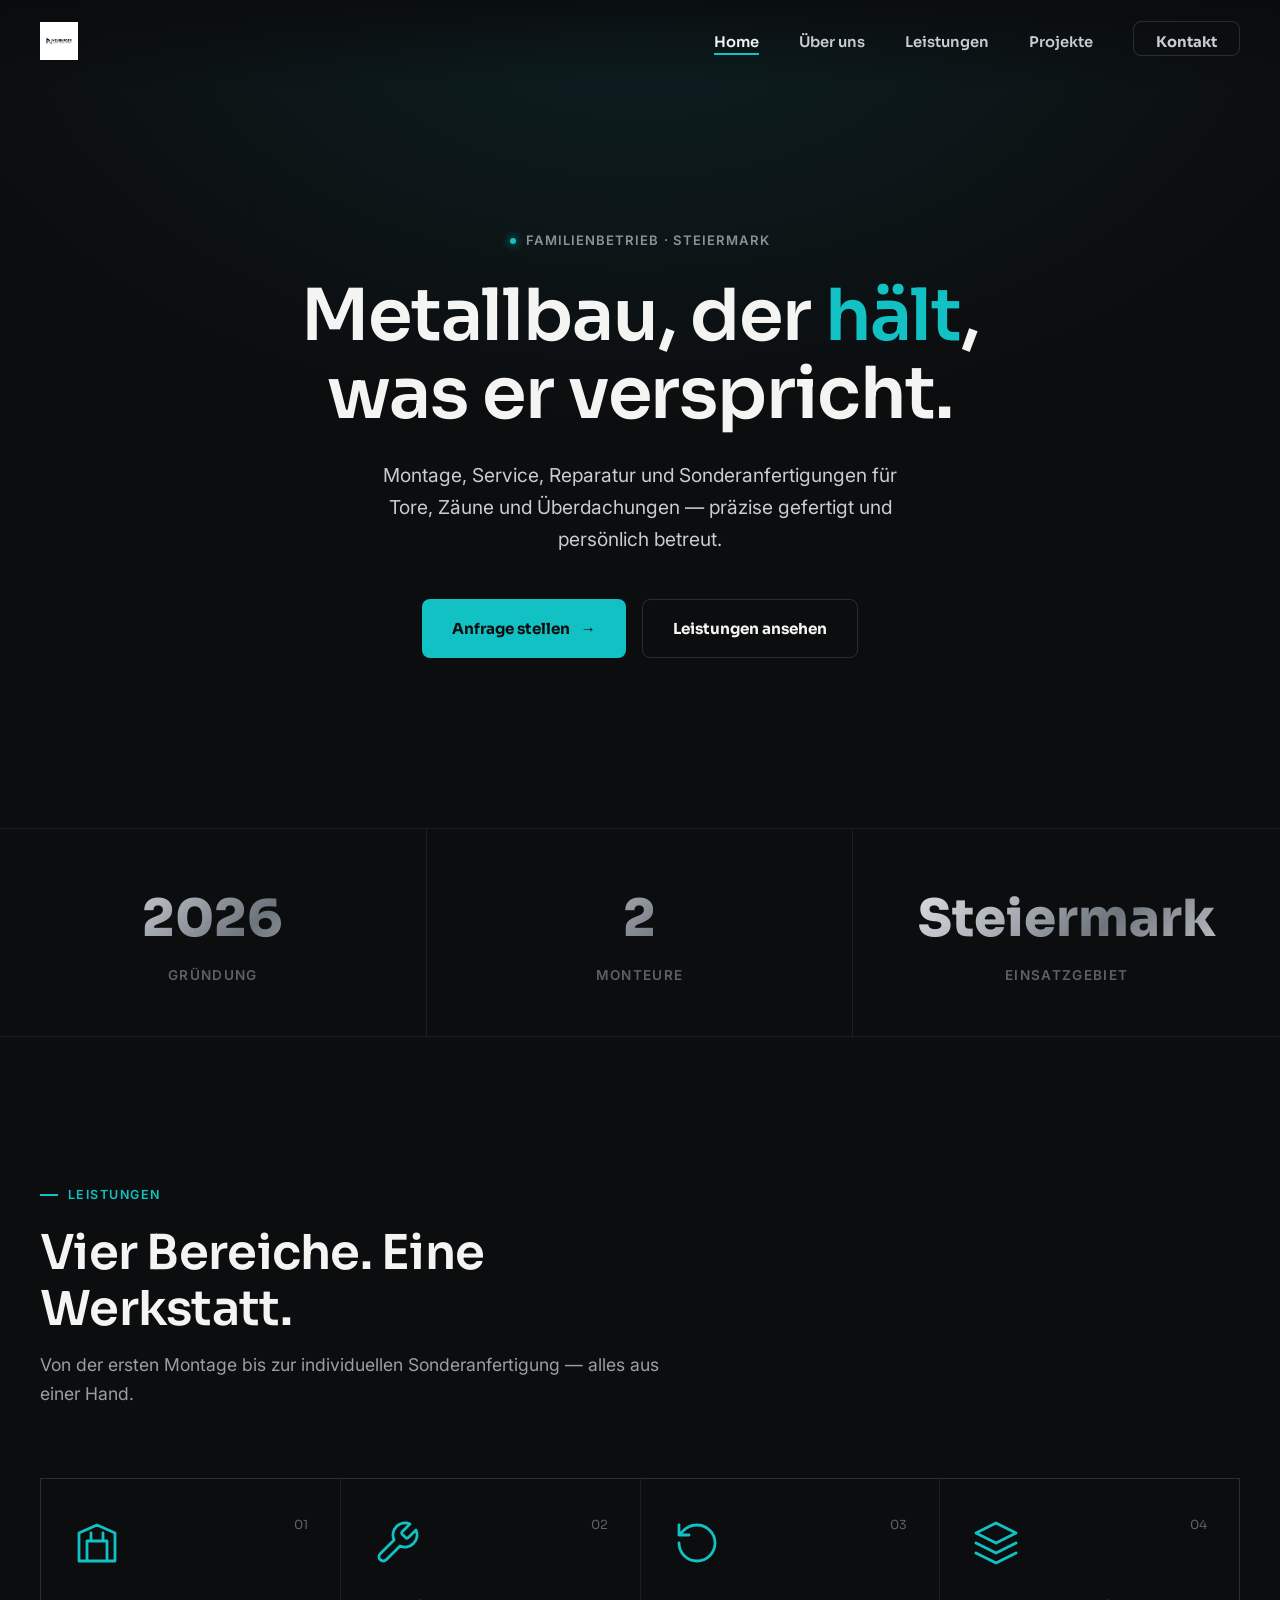
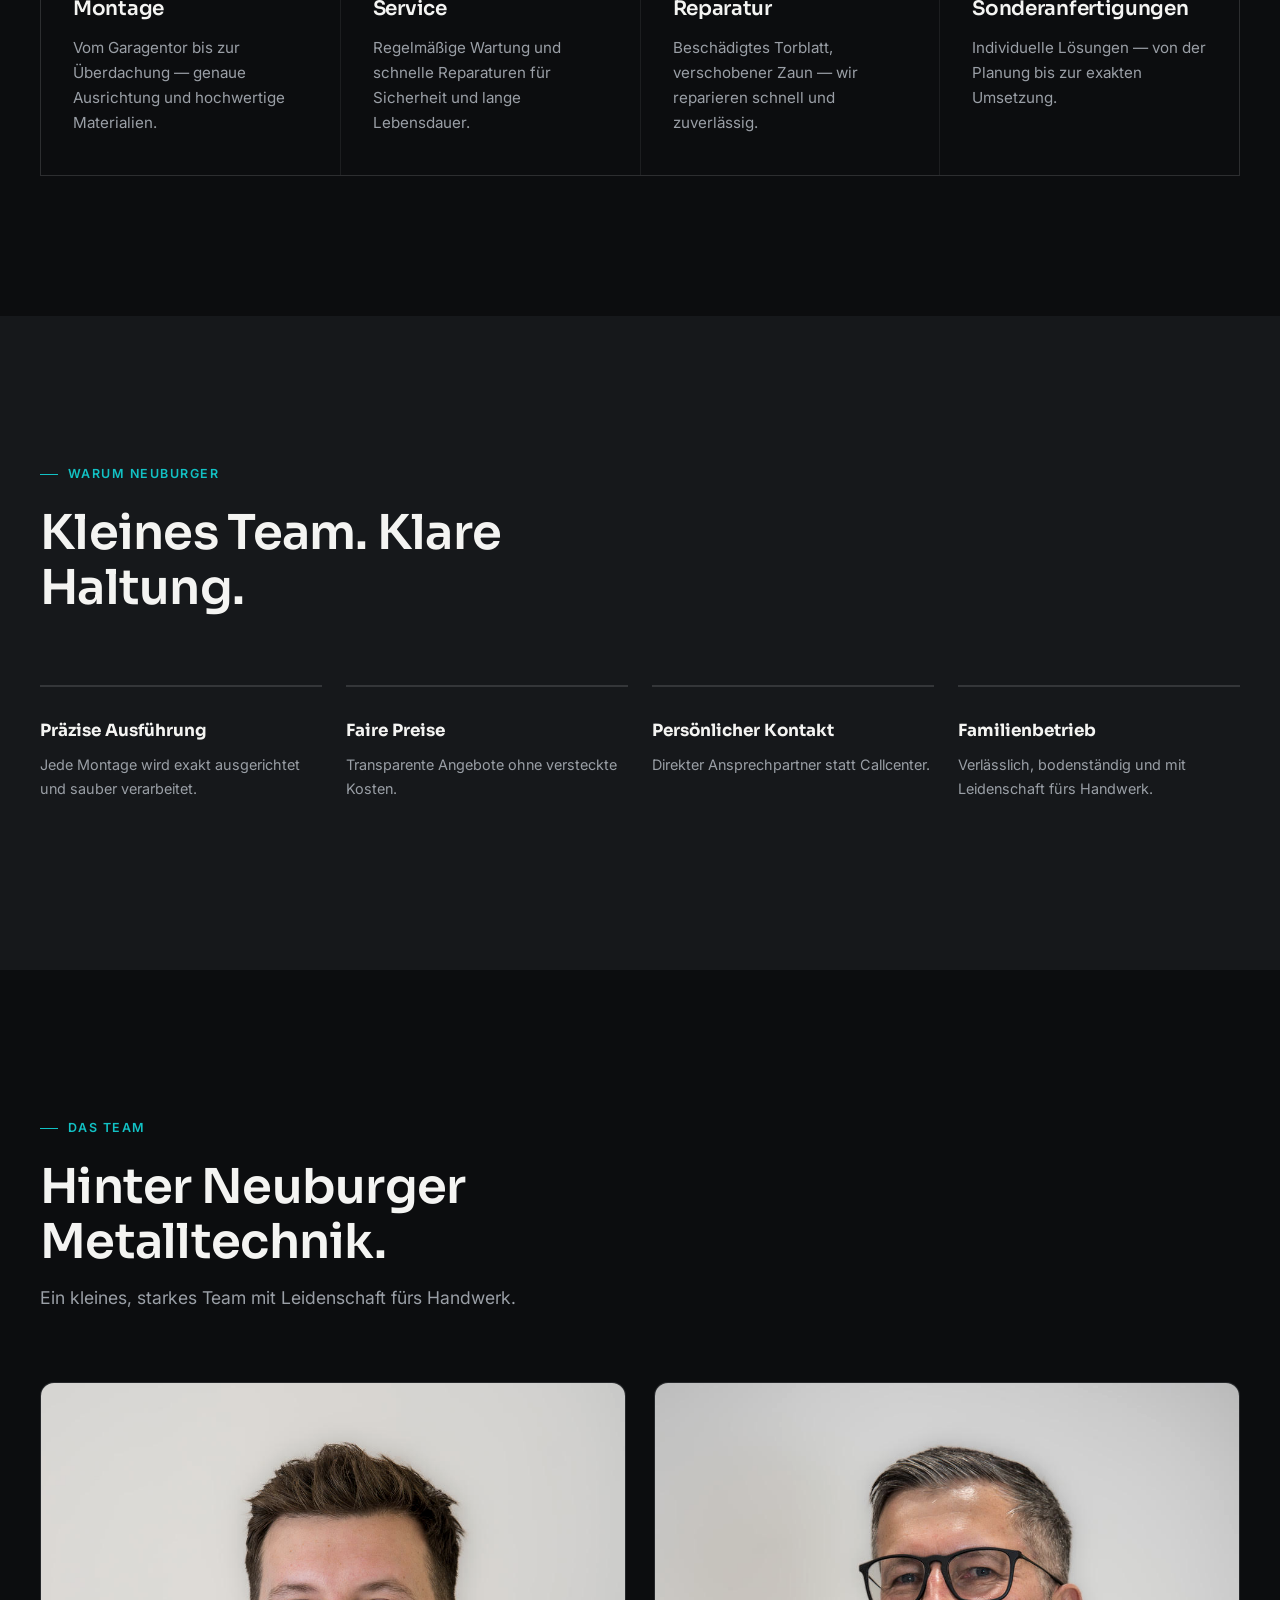
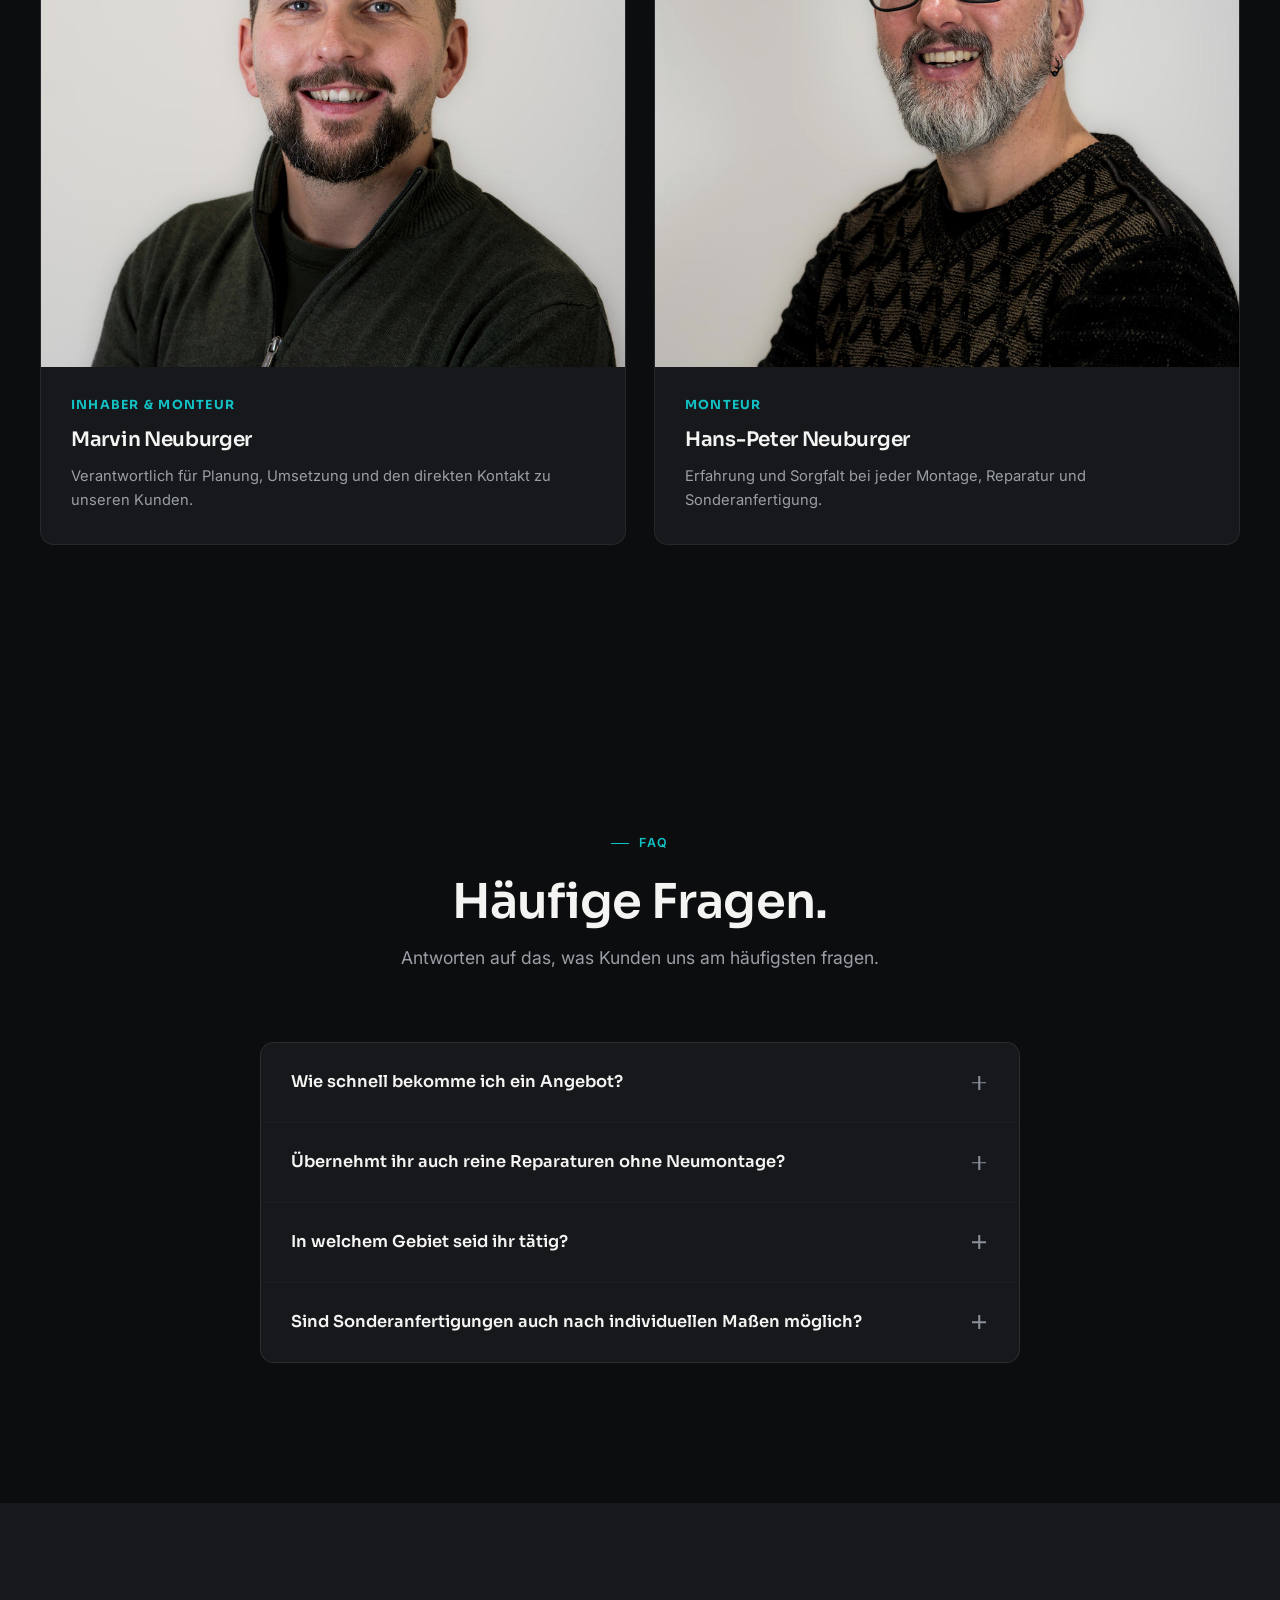
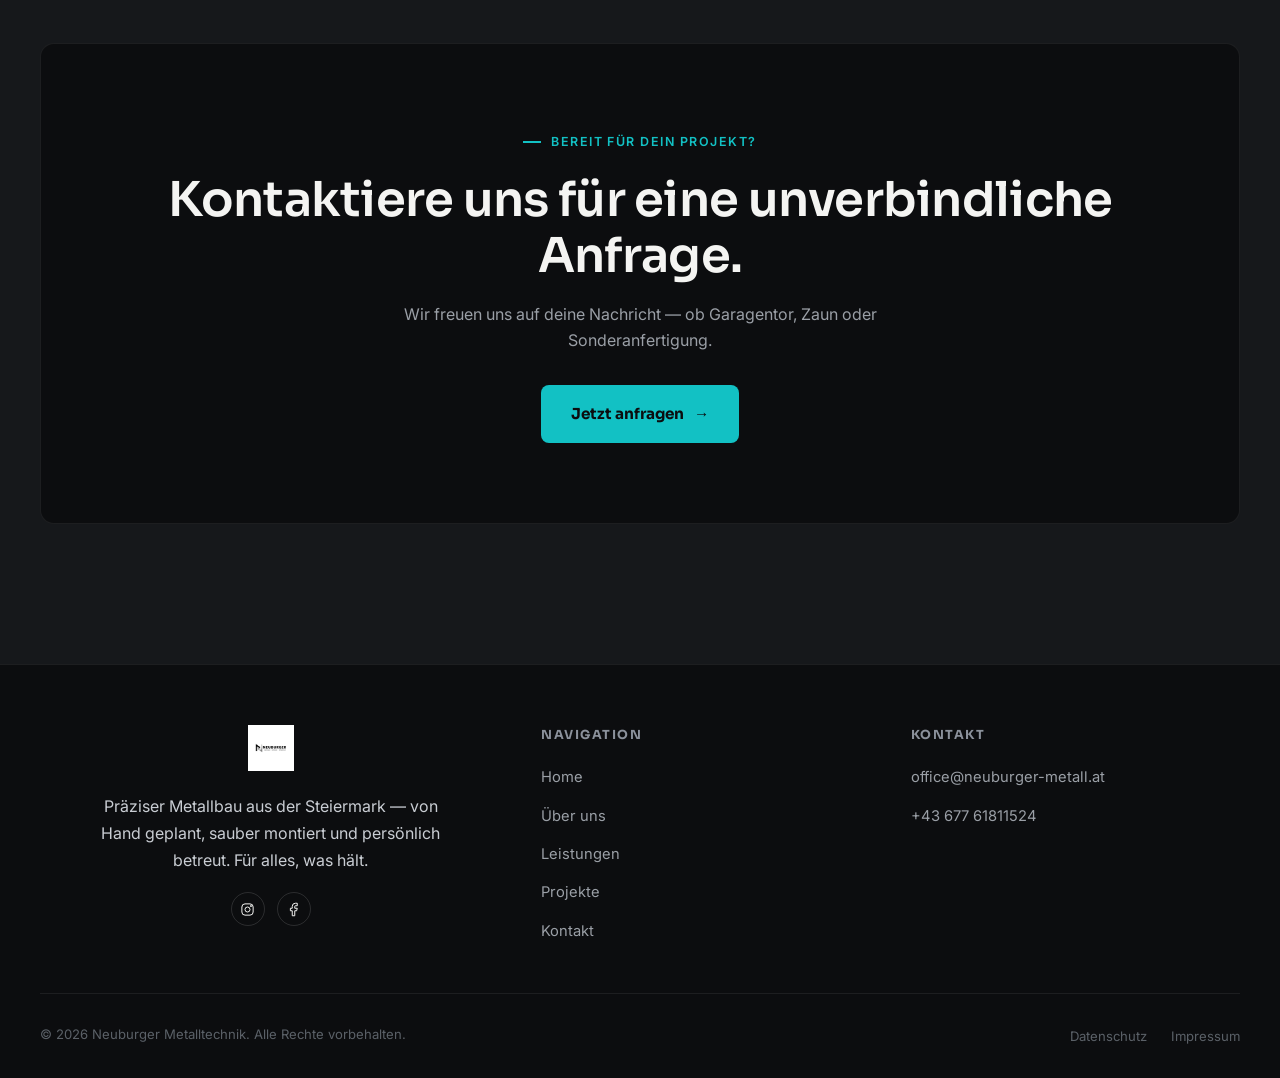
==== index.html @ 5bdc9f2a "v1.0 Neuburger Metalltechnik Relaunch" ====
<!DOCTYPE html>
<html lang="de">
<head>
<meta charset="UTF-8" />
<meta name="viewport" content="width=device-width, initial-scale=1.0" />
<title>Neuburger Metalltechnik | Tore, Zäune & Überdachungen in der Steiermark</title>
<meta name="description" content="Neuburger Metalltechnik – Montage, Service, Reparatur und Sonderanfertigungen für Tore, Zäune und Überdachungen. Familienbetrieb in der Steiermark." />

<link rel="preconnect" href="https://fonts.googleapis.com">
<link rel="preconnect" href="https://fonts.gstatic.com" crossorigin>
<link href="https://fonts.googleapis.com/css2?family=Sora:wght@500;600;700&family=Inter:wght@400;500;600&display=swap" rel="stylesheet">

<link rel="stylesheet" href="css/style.css" />
</head>
<body>

<header class="header" id="header">
  <div class="container nav">
    <a href="index.html" class="logo-link">
      <img src="images/logo.jpg" alt="Neuburger Metalltechnik Logo">
    </a>

    <ul class="nav-links" id="navLinks">
      <li><a href="index.html" class="active">Home</a></li>
      <li><a href="ueber-uns.html">Über uns</a></li>
      <li><a href="leistungen.html">Leistungen</a></li>
      <li><a href="projekte.html">Projekte</a></li>
      <li><a href="kontakt.html" class="nav-cta">Kontakt</a></li>
    </ul>

    <button class="menu-btn" id="menuBtn" aria-label="Menü öffnen">
      <span></span><span></span><span></span>
    </button>
  </div>
</header>

<main>

  <section class="hero">
    <div class="container hero-grid">
      <div class="reveal">
        <div class="hero-tag"><span class="dot"></span> Familienbetrieb · Steiermark</div>
        <h1>Metallbau, der <span>hält</span>, was er verspricht.</h1>
        <p class="lead">Montage, Service, Reparatur und Sonderanfertigungen für Tore, Zäune und Überdachungen — präzise gefertigt und persönlich betreut.</p>
        <div class="hero-actions">
          <a href="kontakt.html" class="btn primary">Anfrage stellen <span class="btn-arrow">→</span></a>
          <a href="leistungen.html" class="btn secondary">Leistungen ansehen</a>
        </div>
      </div>
    </div>
  </section>

  <div class="stats-strip">
    <div class="stat reveal">
      <strong>2026</strong>
      <span>Gründung</span>
    </div>
    <div class="stat reveal">
      <strong>2</strong>
      <span>Monteure</span>
    </div>
    <div class="stat reveal">
      <strong>Steiermark</strong>
      <span>Einsatzgebiet</span>
    </div>
  </div>

  <section class="section" id="leistungen">
    <div class="container">
      <div class="section-head reveal">
        <span class="eyebrow">Leistungen</span>
        <h2>Vier Bereiche. Eine Werkstatt.</h2>
        <p>Von der ersten Montage bis zur individuellen Sonderanfertigung — alles aus einer Hand.</p>
      </div>
    </div>

    <div class="container">
      <div class="services-grid">
        <div class="service-card reveal">
          <span class="num">01</span>
          <div class="icon">
            <svg viewBox="0 0 24 24"><path d="M3 21V7l9-4 9 4v14M3 21h18M7 21V11h10v10M9 11V7M15 11V7" stroke-linecap="round" stroke-linejoin="round"/></svg>
          </div>
          <h3>Montage</h3>
          <p>Vom Garagentor bis zur Überdachung — genaue Ausrichtung und hochwertige Materialien.</p>
        </div>

        <div class="service-card reveal">
          <span class="num">02</span>
          <div class="icon">
            <svg viewBox="0 0 24 24"><path d="M14.7 6.3a1 1 0 0 0 0 1.4l1.6 1.6a1 1 0 0 0 1.4 0l3.77-3.77a6 6 0 0 1-7.94 7.94l-6.91 6.91a2.12 2.12 0 0 1-3-3l6.91-6.91a6 6 0 0 1 7.94-7.94l-3.76 3.76z" stroke-linecap="round" stroke-linejoin="round"/></svg>
          </div>
          <h3>Service</h3>
          <p>Regelmäßige Wartung und schnelle Reparaturen für Sicherheit und lange Lebensdauer.</p>
        </div>

        <div class="service-card reveal">
          <span class="num">03</span>
          <div class="icon">
            <svg viewBox="0 0 24 24"><path d="M3 12a9 9 0 1 0 9-9 9.75 9.75 0 0 0-6.74 2.74L3 8M3 3v5h5" stroke-linecap="round" stroke-linejoin="round"/></svg>
          </div>
          <h3>Reparatur</h3>
          <p>Beschädigtes Torblatt, verschobener Zaun — wir reparieren schnell und zuverlässig.</p>
        </div>

        <div class="service-card reveal">
          <span class="num">04</span>
          <div class="icon">
            <svg viewBox="0 0 24 24"><path d="M12 2 2 7l10 5 10-5-10-5zM2 17l10 5 10-5M2 12l10 5 10-5" stroke-linecap="round" stroke-linejoin="round"/></svg>
          </div>
          <h3>Sonderanfertigungen</h3>
          <p>Individuelle Lösungen — von der Planung bis zur exakten Umsetzung.</p>
        </div>
      </div>
    </div>
  </section>

  <section class="section alt">
    <div class="container">
      <div class="section-head reveal">
        <span class="eyebrow">Warum Neuburger</span>
        <h2>Kleines Team. Klare Haltung.</h2>
      </div>

      <div class="values-grid">
        <div class="value-item reveal">
          <strong>Präzise Ausführung</strong>
          <p>Jede Montage wird exakt ausgerichtet und sauber verarbeitet.</p>
        </div>
        <div class="value-item reveal">
          <strong>Faire Preise</strong>
          <p>Transparente Angebote ohne versteckte Kosten.</p>
        </div>
        <div class="value-item reveal">
          <strong>Persönlicher Kontakt</strong>
          <p>Direkter Ansprechpartner statt Callcenter.</p>
        </div>
        <div class="value-item reveal">
          <strong>Familienbetrieb</strong>
          <p>Verlässlich, bodenständig und mit Leidenschaft fürs Handwerk.</p>
        </div>
      </div>
    </div>
  </section>

  <section class="section">
    <div class="container">
      <div class="section-head reveal">
        <span class="eyebrow">Das Team</span>
        <h2>Hinter Neuburger Metalltechnik.</h2>
        <p>Ein kleines, starkes Team mit Leidenschaft fürs Handwerk.</p>
      </div>

      <div class="team-grid">
        <div class="team-card reveal">
          <div class="team-photo">
            <img src="images/team-marvin.jpg" alt="Marvin Neuburger">
          </div>
          <div class="team-info">
            <span class="role">Inhaber & Monteur</span>
            <h3>Marvin Neuburger</h3>
            <p>Verantwortlich für Planung, Umsetzung und den direkten Kontakt zu unseren Kunden.</p>
          </div>
        </div>

        <div class="team-card reveal">
          <div class="team-photo">
            <img src="images/team-hans-peter.jpg" alt="Hans-Peter Neuburger">
          </div>
          <div class="team-info">
            <span class="role">Monteur</span>
            <h3>Hans-Peter Neuburger</h3>
            <p>Erfahrung und Sorgfalt bei jeder Montage, Reparatur und Sonderanfertigung.</p>
          </div>
        </div>
      </div>
    </div>
  </section>

  <section class="section">
    <div class="container">
      <div class="section-head center reveal">
        <span class="eyebrow" style="justify-content:center;">FAQ</span>
        <h2>Häufige Fragen.</h2>
        <p>Antworten auf das, was Kunden uns am häufigsten fragen.</p>
      </div>

      <div class="faq-list reveal">
        <div class="faq-item">
          <button class="faq-question">
            Wie schnell bekomme ich ein Angebot?
            <span class="faq-icon"></span>
          </button>
          <div class="faq-answer">
            <p>Nach deiner Anfrage melden wir uns in der Regel innerhalb von 1-2 Werktagen für einen Vor-Ort-Termin und erstellen danach ein transparentes Angebot.</p>
          </div>
        </div>

        <div class="faq-item">
          <button class="faq-question">
            Übernehmt ihr auch reine Reparaturen ohne Neumontage?
            <span class="faq-icon"></span>
          </button>
          <div class="faq-answer">
            <p>Ja. Ob beschädigtes Torblatt, defekter Antrieb oder verschobener Zaun — wir reparieren auch einzelne Schäden ohne komplette Neumontage.</p>
          </div>
        </div>

        <div class="faq-item">
          <button class="faq-question">
            In welchem Gebiet seid ihr tätig?
            <span class="faq-icon"></span>
          </button>
          <div class="faq-answer">
            <p>Wir sind in der gesamten Steiermark unterwegs. Bei größeren Entfernungen sprechen wir das Vorgehen einfach im Vorfeld ab.</p>
          </div>
        </div>

        <div class="faq-item">
          <button class="faq-question">
            Sind Sonderanfertigungen auch nach individuellen Maßen möglich?
            <span class="faq-icon"></span>
          </button>
          <div class="faq-answer">
            <p>Genau das ist unsere Stärke. Von der ersten Idee bis zur exakten Umsetzung planen wir jede Sonderanfertigung passend zu deinem Vorhaben.</p>
          </div>
        </div>
      </div>
    </div>
  </section>

  <section class="section alt">
    <div class="container">
      <div class="detail-row reveal" style="border:1px solid var(--border); border-radius:var(--radius-lg); grid-template-columns:1fr; text-align:center; padding:80px 40px; position:relative; overflow:hidden;">
        <div style="position:relative; z-index:2;">
          <span class="eyebrow" style="justify-content:center;">Bereit für dein Projekt?</span>
          <h2 style="margin-bottom:18px;">Kontaktiere uns für eine unverbindliche Anfrage.</h2>
          <p style="max-width:520px; margin:0 auto 32px;">Wir freuen uns auf deine Nachricht — ob Garagentor, Zaun oder Sonderanfertigung.</p>
          <a href="kontakt.html" class="btn primary">Jetzt anfragen <span class="btn-arrow">→</span></a>
        </div>
      </div>
    </div>
  </section>

</main>

<footer class="footer">
  <div class="container">
    <div class="footer-top">
      <div class="footer-brand">
        <img src="images/logo.jpg" alt="Neuburger Metalltechnik">
        <p>Präziser Metallbau aus der Steiermark — von Hand geplant, sauber montiert und persönlich betreut. Für alles, was hält.</p>
        <div class="footer-social" style="margin-top:18px;">
          <a href="https://www.instagram.com/neuburger_metalltechnik/" aria-label="Instagram" target="_blank" rel="noopener">
            <svg viewBox="0 0 24 24"><rect x="3" y="3" width="18" height="18" rx="5"/><circle cx="12" cy="12" r="4"/><circle cx="17.5" cy="6.5" r="1"/></svg>
          </a>
          <a href="https://www.facebook.com/people/Neuburger-Metalltechnik/61586759894899/?locale=de_DE" aria-label="Facebook" target="_blank" rel="noopener">
            <svg viewBox="0 0 24 24"><path d="M18 2h-3a5 5 0 0 0-5 5v3H7v4h3v8h4v-8h3l1-4h-4V7a1 1 0 0 1 1-1h3z"/></svg>
          </a>
        </div>
      </div>

      <div class="footer-col">
        <h4>Navigation</h4>
        <ul>
          <li><a href="index.html">Home</a></li>
          <li><a href="ueber-uns.html">Über uns</a></li>
          <li><a href="leistungen.html">Leistungen</a></li>
          <li><a href="projekte.html">Projekte</a></li>
          <li><a href="kontakt.html">Kontakt</a></li>
        </ul>
      </div>

      <div class="footer-col">
        <h4>Kontakt</h4>
        <ul>
          <li><a href="mailto:office@neuburger-metall.at">office@neuburger-metall.at</a></li>
          <li><a href="tel:+4367761811524">+43 677 61811524</a></li>
        </ul>
      </div>
    </div>

    <div class="footer-bottom">
      <p>© 2026 Neuburger Metalltechnik. Alle Rechte vorbehalten.</p>
      <ul class="footer-legal">
        <li><a href="datenschutz.html">Datenschutz</a></li>
        <li><a href="impressum.html">Impressum</a></li>
      </ul>
    </div>
  </div>
</footer>

<script src="js/script.js"></script>
</body>
</html>
---- css/style.css ----
/* ===================================================================
   NEUBURGER METALLTECHNIK — Premium Industrial Stylesheet
   Aufbau:
   1. Variablen & Reset
   2. Typografie
   3. Layout-Hilfen
   4. Navigation
   5. Buttons
   6. Hero
   7. Sections allgemein
   8. Leistungen / Cards
   9. Team
   10. Stats / Werte
   11. Prozess
   12. Kontaktformular
   13. Footer
   14. Animationen
   15. Responsive
=================================================================== */


/* ===================== 1. VARIABLEN & RESET ===================== */

:root {
  /* Farben */
  --black: #0c0d0f;
  --anthracite: #16181b;
  --anthracite-light: #1f2226;
  --steel-1: #c9cdd3;
  --steel-2: #8b919b;
  --steel-3: #5b6168;
  --steel-gradient: linear-gradient(135deg, #e8eaed 0%, #aeb3ba 35%, #6e747c 60%, #d4d7db 100%);
  --spark: #12c1c4;
  --spark-light: #4bd6d8;
  --off-white: #f4f4f2;
  --muted: #9a9fa6;
  --border: rgba(255, 255, 255, 0.07);
  --border-strong: rgba(255, 255, 255, 0.13);
  --shadow-deep: 0 30px 80px rgba(0, 0, 0, 0.55);
  --radius: 8px;
  --radius-lg: 14px;
}

* {
  margin: 0;
  padding: 0;
  box-sizing: border-box;
}

html {
  scroll-behavior: smooth;
}

body {
  background: var(--black);
  color: var(--off-white);
  font-family: "Inter", Arial, sans-serif;
  line-height: 1.65;
  overflow-x: hidden;
}

a {
  color: inherit;
  text-decoration: none;
}

img {
  max-width: 100%;
  display: block;
}

button, input, textarea {
  font: inherit;
  color: inherit;
}

::selection {
  background: var(--spark);
  color: var(--black);
}


/* ===================== 2. TYPOGRAFIE ===================== */

h1, h2, h3, h4 {
  font-family: "Sora", Arial, sans-serif;
  font-weight: 600;
  letter-spacing: -0.015em;
  color: var(--off-white);
}

h1 {
  font-size: clamp(2.6rem, 5.6vw, 4.6rem);
  line-height: 1.08;
  font-weight: 600;
}

h2 {
  font-size: clamp(2rem, 3.8vw, 3rem);
  line-height: 1.15;
  font-weight: 600;
}

h3 {
  font-size: 1.25rem;
  line-height: 1.4;
  font-weight: 600;
}

p {
  color: var(--muted);
}

.eyebrow {
  display: inline-flex;
  align-items: center;
  gap: 10px;
  font-family: "Inter", Arial, sans-serif;
  font-size: 0.78rem;
  font-weight: 600;
  letter-spacing: 0.12em;
  text-transform: uppercase;
  color: var(--spark);
  margin-bottom: 20px;
}

.eyebrow::before {
  content: "";
  width: 18px;
  height: 1.5px;
  background: var(--spark);
}


/* ===================== 3. LAYOUT-HILFEN ===================== */

.container {
  width: min(1200px, calc(100% - 48px));
  margin: 0 auto;
}

.section {
  padding: 140px 0;
  position: relative;
}

.section-head {
  max-width: 640px;
  margin-bottom: 70px;
}

.section-head p {
  font-size: 1.1rem;
  margin-top: 14px;
}

.section-head.center {
  margin-left: auto;
  margin-right: auto;
  text-align: center;
}

.divider {
  height: 1px;
  width: 100%;
  background: var(--border);
}


/* ===================== 4. NAVIGATION ===================== */

.header {
  position: fixed;
  top: 0;
  left: 0;
  width: 100%;
  z-index: 1000;
  padding: 22px 0;
  transition: 0.3s ease;
  background: linear-gradient(to bottom, rgba(10,11,13,0.85), transparent);
}

.header.scrolled {
  padding: 14px 0;
  background: rgba(10, 11, 13, 0.88);
  backdrop-filter: blur(16px);
  border-bottom: 1px solid var(--border);
}

.nav {
  display: flex;
  align-items: center;
  justify-content: space-between;
}

.logo-link {
  display: flex;
  align-items: center;
  gap: 12px;
}

.logo-link img {
  height: 38px;
  width: auto;
}

.nav-links {
  display: flex;
  align-items: center;
  gap: 40px;
  list-style: none;
}

.nav-links a {
  font-family: "Sora", Arial, sans-serif;
  font-size: 0.92rem;
  font-weight: 600;
  color: var(--steel-1);
  position: relative;
  padding-bottom: 4px;
  transition: 0.25s ease;
}

.nav-links a::after {
  content: "";
  position: absolute;
  left: 0;
  bottom: 0;
  width: 0;
  height: 2px;
  background: var(--spark);
  transition: 0.3s ease;
}

.nav-links a:hover {
  color: var(--off-white);
}

.nav-links a:hover::after,
.nav-links a.active::after {
  width: 100%;
}

.nav-links a.active {
  color: var(--off-white);
}

.nav-cta {
  font-weight: 700 !important;
  padding: 11px 22px;
  border: 1px solid var(--border-strong);
  border-radius: var(--radius);
  transition: 0.25s ease;
}

.nav-cta:hover {
  border-color: var(--spark);
  background: rgba(18, 193, 196, 0.08);
}

.menu-btn {
  display: none;
  background: none;
  border: none;
  cursor: pointer;
  width: 30px;
  height: 22px;
  position: relative;
  z-index: 1100;
}

.menu-btn span {
  position: absolute;
  left: 0;
  width: 100%;
  height: 2px;
  background: var(--off-white);
  transition: 0.3s ease;
}

.menu-btn span:nth-child(1) { top: 0; }
.menu-btn span:nth-child(2) { top: 10px; }
.menu-btn span:nth-child(3) { top: 20px; }

.menu-btn.active span:nth-child(1) {
  top: 10px;
  transform: rotate(45deg);
}

.menu-btn.active span:nth-child(2) {
  opacity: 0;
}

.menu-btn.active span:nth-child(3) {
  top: 10px;
  transform: rotate(-45deg);
}


/* ===================== 5. BUTTONS ===================== */

.btn {
  display: inline-flex;
  align-items: center;
  gap: 10px;
  padding: 16px 30px;
  font-family: "Sora", Arial, sans-serif;
  font-weight: 700;
  font-size: 0.95rem;
  border-radius: var(--radius);
  border: none;
  cursor: pointer;
  transition: 0.3s ease;
  white-space: nowrap;
}

.btn.primary {
  background: var(--spark);
  color: var(--black);
}

.btn.primary:hover {
  background: var(--spark-light);
  transform: translateY(-2px);
  box-shadow: 0 16px 36px rgba(18, 193, 196, 0.25);
}

.btn.secondary {
  background: transparent;
  color: var(--off-white);
  border: 1px solid var(--border-strong);
}

.btn.secondary:hover {
  border-color: var(--steel-1);
  background: rgba(255, 255, 255, 0.04);
}

.btn-arrow {
  transition: 0.3s ease;
}

.btn:hover .btn-arrow {
  transform: translateX(4px);
}


/* ===================== 6. HERO ===================== */

.hero {
  position: relative;
  min-height: 92vh;
  display: flex;
  align-items: center;
  justify-content: center;
  padding: 160px 0 100px;
  background: var(--black);
  overflow: hidden;
  text-align: center;
}

.hero::before {
  content: "";
  position: absolute;
  inset: 0;
  background: radial-gradient(ellipse 1100px 650px at 50% 0%, rgba(18,193,196,0.10), transparent 65%);
  pointer-events: none;
}

.hero-grid {
  display: flex;
  flex-direction: column;
  align-items: center;
  position: relative;
  z-index: 2;
  max-width: 760px;
  margin: 0 auto;
}

.hero-tag {
  font-family: "Inter", Arial, sans-serif;
  font-size: 0.82rem;
  font-weight: 600;
  letter-spacing: 0.08em;
  text-transform: uppercase;
  color: var(--steel-2);
  margin-bottom: 26px;
  display: flex;
  align-items: center;
  justify-content: center;
  gap: 10px;
}

.hero-tag .dot {
  width: 6px;
  height: 6px;
  border-radius: 50%;
  background: var(--spark);
  box-shadow: 0 0 10px var(--spark);
}

.hero h1 {
  margin-bottom: 28px;
}

.hero h1 span {
  color: var(--spark);
}

.hero p.lead {
  font-size: 1.2rem;
  max-width: 560px;
  margin: 0 auto 44px;
  color: var(--steel-1);
}

.hero-actions {
  display: flex;
  gap: 16px;
  flex-wrap: wrap;
  justify-content: center;
}

.hero-visual {
  position: relative;
  aspect-ratio: 4/5;
  border-radius: var(--radius-lg);
  overflow: hidden;
  border: 1px solid var(--border-strong);
  background: var(--anthracite-light);
}

.hero-visual img {
  width: 100%;
  height: 100%;
  object-fit: cover;
  filter: grayscale(15%) contrast(1.05);
}

.hero-visual::after {
  content: "";
  position: absolute;
  inset: 0;
  background: linear-gradient(180deg, transparent 50%, rgba(10,11,13,0.85) 100%);
}

.hero-visual-tag {
  position: absolute;
  bottom: 22px;
  left: 22px;
  right: 22px;
  z-index: 3;
  display: flex;
  justify-content: space-between;
  align-items: flex-end;
}

.hero-visual-tag strong {
  display: block;
  font-family: "Sora", Arial, sans-serif;
  font-size: 1.1rem;
}

.hero-visual-tag span {
  font-size: 0.78rem;
  color: var(--muted);
}


/* ===================== 7. SECTIONS ALLGEMEIN ===================== */

.page-hero {
  padding: 160px 0 90px;
  background: linear-gradient(180deg, var(--black) 0%, var(--anthracite) 100%);
  position: relative;
}

.page-hero::before {
  content: "";
  position: absolute;
  inset: 0;
  background-image:
    repeating-linear-gradient(100deg, rgba(255,255,255,0.025) 0px, rgba(255,255,255,0.025) 1px, transparent 1px, transparent 64px);
  pointer-events: none;
}

.page-hero .container {
  position: relative;
  z-index: 2;
}

.page-hero h1 {
  max-width: 760px;
}

.breadcrumb {
  display: flex;
  align-items: center;
  gap: 8px;
  font-size: 0.85rem;
  color: var(--steel-3);
  margin-bottom: 24px;
}

.breadcrumb a:hover {
  color: var(--spark);
}

.section.alt {
  background: var(--anthracite);
}


/* ===================== 8. LEISTUNGEN / CARDS ===================== */

.services-grid {
  display: grid;
  grid-template-columns: repeat(4, 1fr);
  gap: 1px;
  background: var(--border);
  border: 1px solid var(--border);
}

.service-card {
  background: var(--black);
  padding: 40px 32px;
  transition: 0.35s ease;
  position: relative;
}

.service-card:hover {
  background: var(--anthracite-light);
}

.service-card .icon {
  width: 48px;
  height: 48px;
  margin-bottom: 28px;
  color: var(--spark);
}

.service-card .icon svg {
  width: 100%;
  height: 100%;
  stroke: currentColor;
  fill: none;
  stroke-width: 1.4;
}

.service-card h3 {
  margin-bottom: 12px;
}

.service-card p {
  font-size: 0.95rem;
}

.service-card .num {
  position: absolute;
  top: 36px;
  right: 32px;
  font-family: "Sora", Arial, sans-serif;
  font-size: 0.78rem;
  color: var(--steel-3);
}

.detail-list {
  display: grid;
  gap: 1px;
  background: var(--border);
  border: 1px solid var(--border);
  border-radius: var(--radius-lg);
  overflow: hidden;
}

.detail-row {
  background: var(--black);
  padding: 36px;
  display: grid;
  grid-template-columns: 70px 1fr;
  gap: 28px;
  align-items: start;
  transition: 0.3s ease;
}

.detail-row:hover {
  background: var(--anthracite-light);
}

.detail-row .icon {
  width: 44px;
  height: 44px;
  color: var(--spark);
}

.detail-row .icon svg {
  width: 100%;
  height: 100%;
  stroke: currentColor;
  fill: none;
  stroke-width: 1.4;
}

.detail-row h3 {
  margin-bottom: 8px;
}

.detail-row ul {
  list-style: none;
  margin-top: 14px;
  display: grid;
  gap: 8px;
}

.detail-row ul li {
  font-size: 0.92rem;
  color: var(--steel-2);
  padding-left: 18px;
  position: relative;
}

.detail-row ul li::before {
  content: "";
  position: absolute;
  left: 0;
  top: 9px;
  width: 6px;
  height: 1.5px;
  background: var(--spark);
}


/* ===================== 9. TEAM ===================== */

.team-grid {
  display: grid;
  grid-template-columns: repeat(2, 1fr);
  gap: 28px;
}

.team-card {
  background: var(--anthracite);
  border: 1px solid var(--border);
  border-radius: var(--radius-lg);
  overflow: hidden;
  transition: 0.35s ease;
}

.team-card:hover {
  border-color: var(--border-strong);
  transform: translateY(-6px);
}

.team-photo {
  aspect-ratio: 1/1;
  overflow: hidden;
  position: relative;
}

.team-photo img {
  width: 100%;
  height: 100%;
  object-fit: cover;
  filter: grayscale(20%) contrast(1.05);
  transition: 0.5s ease;
}

.team-card:hover .team-photo img {
  filter: grayscale(0%) contrast(1.05);
}

.team-info {
  padding: 28px 30px 32px;
}

.team-info .role {
  font-family: "Sora", Arial, sans-serif;
  font-size: 0.78rem;
  font-weight: 700;
  letter-spacing: 0.1em;
  text-transform: uppercase;
  color: var(--spark);
  display: block;
  margin-bottom: 10px;
}

.team-info h3 {
  margin-bottom: 10px;
}

.team-info p {
  font-size: 0.92rem;
}

.team-social {
  display: flex;
  gap: 14px;
  margin-top: 18px;
}

.team-social a {
  width: 34px;
  height: 34px;
  border-radius: 50%;
  border: 1px solid var(--border-strong);
  display: flex;
  align-items: center;
  justify-content: center;
  transition: 0.25s ease;
}

.team-social a:hover {
  border-color: var(--spark);
  color: var(--spark);
}

.team-social svg {
  width: 16px;
  height: 16px;
  stroke: currentColor;
  fill: none;
  stroke-width: 1.6;
}


/* ===================== 9b. PROJEKTE / GALERIE ===================== */

.project-grid {
  display: grid;
  grid-template-columns: repeat(3, 1fr);
  gap: 28px;
}

.project-card {
  background: var(--anthracite);
  border: 1px solid var(--border);
  border-radius: var(--radius-lg);
  overflow: hidden;
  transition: 0.35s ease;
}

.project-card:hover {
  border-color: var(--border-strong);
  transform: translateY(-6px);
}

.project-photo {
  aspect-ratio: 4/3;
  overflow: hidden;
  position: relative;
}

.project-photo img {
  width: 100%;
  height: 100%;
  object-fit: cover;
  filter: grayscale(15%) contrast(1.05);
  transition: 0.6s ease;
}

.project-card:hover .project-photo img {
  transform: scale(1.06);
  filter: grayscale(0%) contrast(1.05);
}

.project-info {
  padding: 26px 28px 30px;
}

.project-tag {
  display: block;
  font-family: "Sora", Arial, sans-serif;
  font-size: 0.72rem;
  font-weight: 700;
  letter-spacing: 0.12em;
  text-transform: uppercase;
  color: var(--spark);
  margin-bottom: 12px;
}

.project-info h3 {
  margin-bottom: 10px;
}

.project-info p {
  font-size: 0.92rem;
}

.project-card.placeholder {
  border-style: dashed;
  border-color: var(--border-strong);
  background: transparent;
  display: flex;
  align-items: center;
  justify-content: center;
  text-align: center;
  padding: 40px;
  min-height: 100%;
}

.project-card.placeholder:hover {
  transform: none;
}

.project-card.placeholder .icon {
  width: 34px;
  height: 34px;
  margin: 0 auto 18px;
  color: var(--steel-3);
}

.project-card.placeholder .icon svg {
  width: 100%;
  height: 100%;
  stroke: currentColor;
  fill: none;
  stroke-width: 1.4;
}

.project-card.placeholder span {
  font-family: "Sora", Arial, sans-serif;
  font-size: 0.92rem;
  color: var(--steel-3);
}


/* ===================== 10. STATS / WERTE ===================== */

.stats-strip {
  display: grid;
  grid-template-columns: repeat(3, 1fr);
  border-top: 1px solid var(--border);
  border-bottom: 1px solid var(--border);
}

.stat {
  padding: 48px 32px;
  text-align: center;
  border-right: 1px solid var(--border);
}

.stat:last-child {
  border-right: none;
}

.stat strong {
  display: block;
  font-family: "Sora", Arial, sans-serif;
  font-size: clamp(2.2rem, 4vw, 3.2rem);
  font-weight: 800;
  background: var(--steel-gradient);
  -webkit-background-clip: text;
  background-clip: text;
  color: transparent;
}

.stat span {
  font-size: 0.85rem;
  color: var(--steel-3);
  text-transform: uppercase;
  letter-spacing: 0.1em;
  font-weight: 600;
}

.values-grid {
  display: grid;
  grid-template-columns: repeat(4, 1fr);
  gap: 24px;
}

.value-item {
  padding: 30px 0;
  border-top: 2px solid var(--border-strong);
}

.value-item strong {
  display: block;
  font-family: "Sora", Arial, sans-serif;
  font-size: 1.05rem;
  margin-bottom: 8px;
}

.value-item p {
  font-size: 0.9rem;
}


/* ===================== 11. PROZESS ===================== */

.process-list {
  display: grid;
  gap: 0;
}

.process-item {
  display: grid;
  grid-template-columns: 110px 1fr;
  gap: 30px;
  padding: 36px 0;
  border-bottom: 1px solid var(--border);
  align-items: start;
}

.process-item:first-child {
  border-top: 1px solid var(--border);
}

.process-item .step-num {
  font-family: "Sora", Arial, sans-serif;
  font-size: 2.4rem;
  font-weight: 800;
  color: var(--steel-3);
}

.process-item h3 {
  margin-bottom: 8px;
}

.process-item p {
  max-width: 560px;
}


/* ===================== 11b. FAQ ===================== */

.faq-list {
  display: grid;
  gap: 1px;
  max-width: 760px;
  margin: 0 auto;
  background: var(--border);
  border: 1px solid var(--border);
  border-radius: var(--radius-lg);
  overflow: hidden;
}

.faq-item {
  background: var(--anthracite);
}

.faq-question {
  width: 100%;
  padding: 26px 30px;
  background: transparent;
  border: none;
  text-align: left;
  font-family: "Sora", Arial, sans-serif;
  font-size: 1.02rem;
  font-weight: 600;
  color: var(--off-white);
  cursor: pointer;
  display: flex;
  justify-content: space-between;
  align-items: center;
  gap: 16px;
  transition: 0.25s ease;
}

.faq-question:hover {
  color: var(--spark);
}

.faq-question .faq-icon {
  flex-shrink: 0;
  width: 20px;
  height: 20px;
  position: relative;
}

.faq-question .faq-icon::before,
.faq-question .faq-icon::after {
  content: "";
  position: absolute;
  top: 50%;
  left: 50%;
  background: var(--steel-2);
  transition: 0.3s ease;
}

.faq-question .faq-icon::before {
  width: 14px;
  height: 1.5px;
  transform: translate(-50%, -50%);
}

.faq-question .faq-icon::after {
  width: 1.5px;
  height: 14px;
  transform: translate(-50%, -50%);
}

.faq-item.active .faq-question .faq-icon::after {
  transform: translate(-50%, -50%) rotate(90deg);
  opacity: 0;
}

.faq-item.active .faq-question {
  color: var(--spark);
}

.faq-answer {
  max-height: 0;
  overflow: hidden;
  padding: 0 30px;
  transition: max-height 0.35s ease, padding 0.35s ease;
}

.faq-answer p {
  font-size: 0.96rem;
  line-height: 1.7;
}

.faq-item.active .faq-answer {
  max-height: 260px;
  padding: 0 30px 26px;
}


/* ===================== 12. KONTAKTFORMULAR ===================== */

.contact-layout {
  display: grid;
  grid-template-columns: 0.85fr 1.15fr;
  gap: 60px;
}

.contact-info-block {
  display: flex;
  flex-direction: column;
  gap: 28px;
}

.contact-info-item {
  padding: 24px 0;
  border-top: 1px solid var(--border);
}

.contact-info-item span.label {
  display: block;
  font-family: "Sora", Arial, sans-serif;
  font-size: 0.72rem;
  font-weight: 700;
  letter-spacing: 0.16em;
  text-transform: uppercase;
  color: var(--steel-3);
  margin-bottom: 8px;
}

.contact-info-item a,
.contact-info-item p {
  font-size: 1.1rem;
  color: var(--off-white);
}

.contact-info-item a:hover {
  color: var(--spark);
}

.contact-form {
  display: grid;
  gap: 22px;
  background: var(--anthracite);
  border: 1px solid var(--border);
  border-radius: var(--radius-lg);
  padding: 40px;
}

.form-row {
  display: grid;
  grid-template-columns: 1fr 1fr;
  gap: 20px;
}

.field {
  display: flex;
  flex-direction: column;
  gap: 8px;
}

.field label {
  font-size: 0.8rem;
  font-weight: 600;
  color: var(--steel-2);
}

.field input,
.field textarea {
  background: var(--black);
  border: 1px solid var(--border-strong);
  border-radius: var(--radius);
  padding: 14px 16px;
  color: var(--off-white);
  outline: none;
  transition: 0.25s ease;
  resize: vertical;
}

.field input:focus,
.field textarea:focus {
  border-color: var(--spark);
  box-shadow: 0 0 0 3px rgba(18, 193, 196, 0.12);
}

.field input::placeholder,
.field textarea::placeholder {
  color: var(--steel-3);
}

.form-note {
  font-size: 0.82rem;
  color: var(--steel-3);
}

.form-success {
  display: none;
  padding: 18px 20px;
  border: 1px solid rgba(18, 193, 196, 0.3);
  background: rgba(18, 193, 196, 0.08);
  border-radius: var(--radius);
  font-size: 0.92rem;
  color: var(--off-white);
}

.form-success.visible {
  display: block;
}


/* ===================== 13. FOOTER ===================== */

.footer {
  border-top: 1px solid var(--border);
  padding: 60px 0 30px;
  background: var(--black);
}

.footer-top {
  display: grid;
  grid-template-columns: 1.4fr 1fr 1fr;
  gap: 40px;
  padding-bottom: 50px;
}

.footer-brand {
  text-align: center;
}

.footer-brand img {
  height: 46px;
  margin: 0 auto 22px;
}

.footer-brand p {
  font-size: 1rem;
  line-height: 1.7;
  max-width: 340px;
  margin-left: auto;
  margin-right: auto;
  color: var(--steel-1);
}

.footer-col h4 {
  font-family: "Sora", Arial, sans-serif;
  font-size: 0.78rem;
  font-weight: 700;
  letter-spacing: 0.12em;
  text-transform: uppercase;
  color: var(--steel-2);
  margin-bottom: 18px;
}

.footer-col ul {
  list-style: none;
  display: grid;
  gap: 12px;
}

.footer-col a {
  font-size: 0.92rem;
  color: var(--muted);
  transition: 0.2s ease;
}

.footer-col a:hover {
  color: var(--spark);
}

.footer-bottom {
  display: flex;
  justify-content: space-between;
  align-items: center;
  padding-top: 28px;
  border-top: 1px solid var(--border);
  flex-wrap: wrap;
  gap: 12px;
}

.footer-bottom p {
  font-size: 0.82rem;
  color: var(--steel-3);
}

.footer-legal {
  display: flex;
  gap: 24px;
  list-style: none;
}

.footer-legal a {
  font-size: 0.82rem;
  color: var(--steel-3);
}

.footer-legal a:hover {
  color: var(--spark);
}

.footer-social {
  display: flex;
  justify-content: center;
  gap: 12px;
}

.footer-social a {
  width: 34px;
  height: 34px;
  border-radius: 50%;
  border: 1px solid var(--border-strong);
  display: flex;
  align-items: center;
  justify-content: center;
  transition: 0.25s ease;
}

.footer-social a:hover {
  border-color: var(--spark);
  color: var(--spark);
}

.footer-social svg {
  width: 15px;
  height: 15px;
  stroke: currentColor;
  fill: none;
  stroke-width: 1.6;
}


/* ===================== 14. ANIMATIONEN ===================== */

.reveal {
  opacity: 0;
  transform: translateY(28px);
  transition: opacity 0.7s ease, transform 0.7s ease;
}

.reveal.active {
  opacity: 1;
  transform: translateY(0);
}

@keyframes pulse {
  0%, 100% { opacity: 1; transform: scale(1); }
  50% { opacity: 0.4; transform: scale(0.8); }
}

@keyframes scrollLine {
  0% { transform: scaleY(0); transform-origin: top; opacity: 0; }
  40% { transform: scaleY(1); transform-origin: top; opacity: 1; }
  60% { transform: scaleY(1); transform-origin: bottom; opacity: 1; }
  100% { transform: scaleY(0); transform-origin: bottom; opacity: 0; }
}

@media (prefers-reduced-motion: reduce) {
  .reveal {
    opacity: 1;
    transform: none;
    transition: none;
  }
  .hero-tag .dot,
  .scroll-cue .line {
    animation: none;
  }
}


/* ===================== 15. RESPONSIVE ===================== */

@media (max-width: 1024px) {
  .services-grid {
    grid-template-columns: repeat(2, 1fr);
  }

  .values-grid {
    grid-template-columns: repeat(2, 1fr);
  }

  .project-grid {
    grid-template-columns: repeat(2, 1fr);
  }

  .footer-top {
    grid-template-columns: 1fr 1fr;
  }
}

@media (max-width: 880px) {
  .menu-btn {
    display: block;
  }

  .nav-links {
    position: fixed;
    top: 0;
    right: 0;
    height: 100vh;
    width: min(320px, 80vw);
    background: var(--anthracite);
    border-left: 1px solid var(--border);
    flex-direction: column;
    justify-content: center;
    align-items: flex-start;
    padding: 0 40px;
    gap: 30px;
    transform: translateX(100%);
    transition: 0.35s ease;
    z-index: 1050;
  }

  .nav-links.active {
    transform: translateX(0);
  }

  .nav-links a {
    font-size: 1.1rem;
  }

  .hero-visual {
    aspect-ratio: 16/10;
  }

  .stats-strip {
    grid-template-columns: 1fr;
  }

  .stat {
    border-right: none;
    border-bottom: 1px solid var(--border);
  }

  .stat:last-child {
    border-bottom: none;
  }

  .values-grid {
    grid-template-columns: 1fr;
  }

  .team-grid {
    grid-template-columns: 1fr;
  }

  .project-grid {
    grid-template-columns: 1fr;
  }

  .contact-layout {
    grid-template-columns: 1fr;
  }

  .form-row {
    grid-template-columns: 1fr;
  }

  .footer-top {
    grid-template-columns: 1fr;
    gap: 32px;
  }

  .footer-bottom {
    flex-direction: column;
    align-items: flex-start;
  }
}

@media (max-width: 640px) {
  .services-grid {
    grid-template-columns: 1fr;
  }

  .detail-row {
    grid-template-columns: 1fr;
  }

  .section {
    padding: 80px 0;
  }

  .contact-form {
    padding: 28px;
  }
}
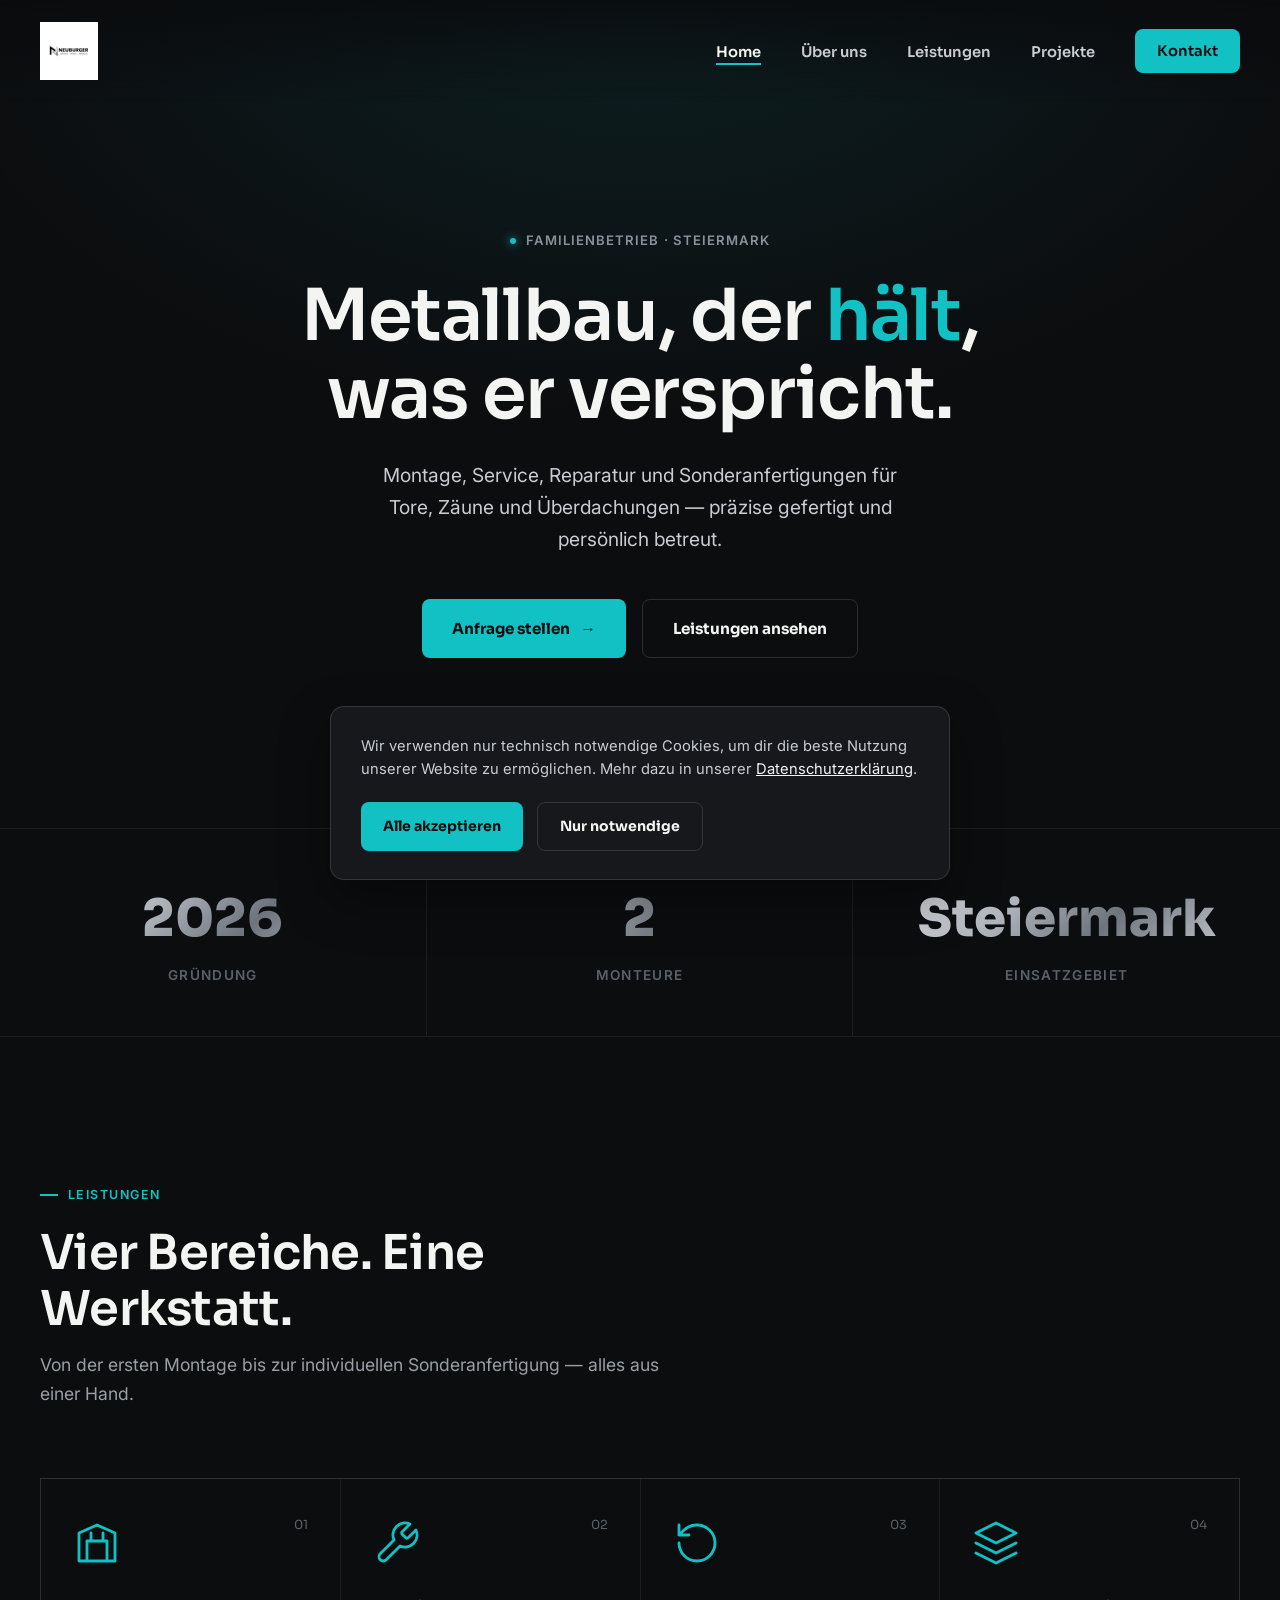
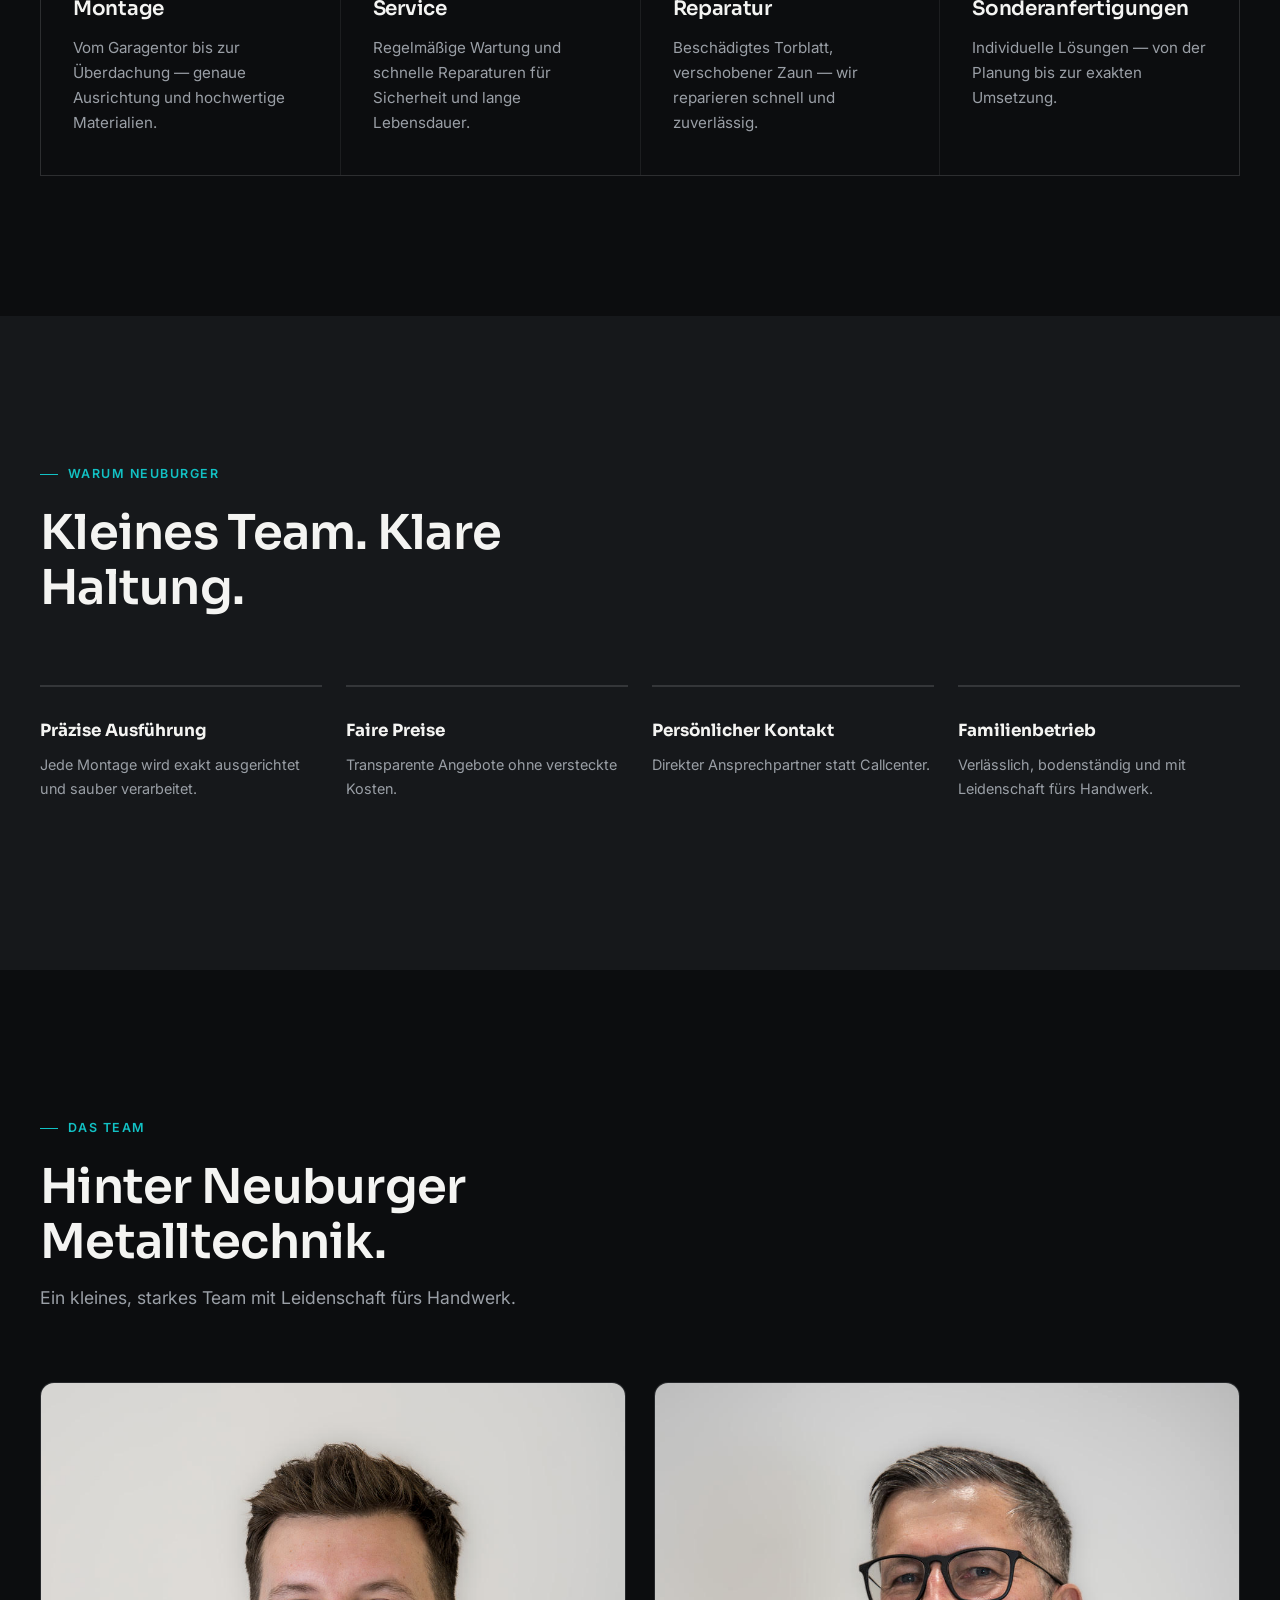
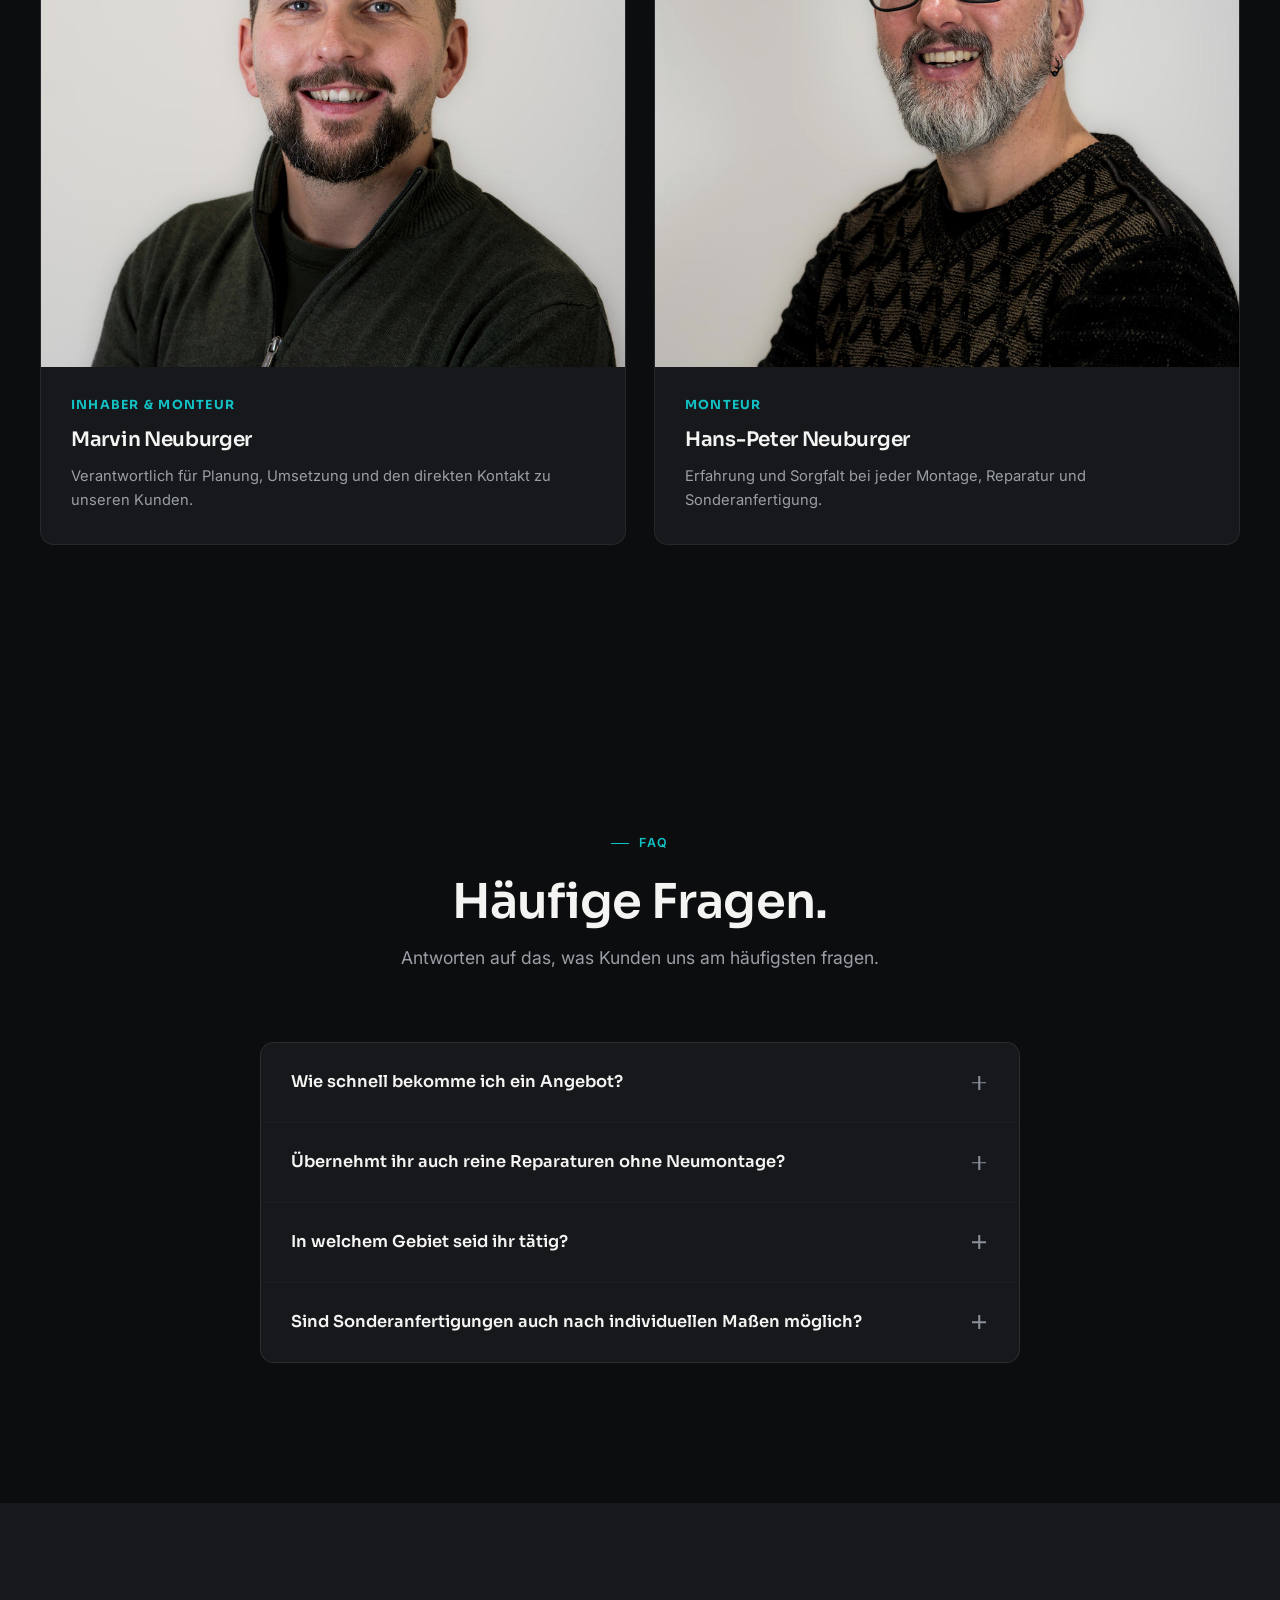
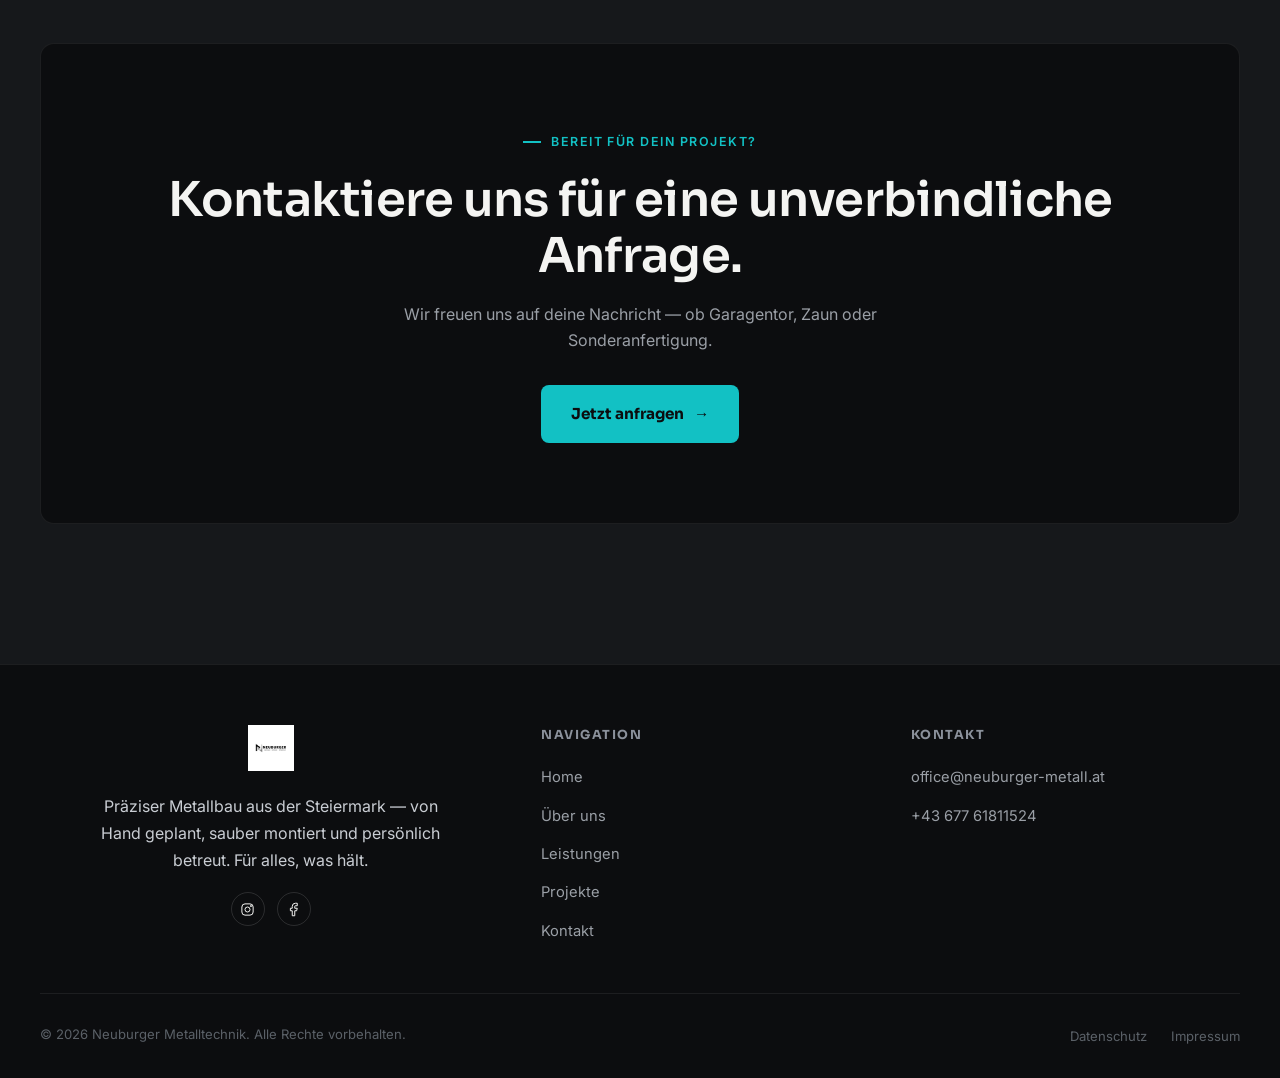
==== commit 868ad803: "v2.0 Designänderungen & Header" ====
--- a/index.html
+++ b/index.html
@@ -290,6 +290,14 @@
   </div>
 </footer>
 
+<div class="cookie-banner" id="cookieBanner">
+  <p>Wir verwenden nur technisch notwendige Cookies, um dir die beste Nutzung unserer Website zu ermöglichen. Mehr dazu in unserer <a href="datenschutz.html">Datenschutzerklärung</a>.</p>
+  <div class="cookie-actions">
+    <button type="button" class="btn primary" id="cookieAccept">Alle akzeptieren</button>
+    <button type="button" class="btn secondary" id="cookieDecline">Nur notwendige</button>
+  </div>
+</div>
+
 <script src="js/script.js"></script>
 </body>
 </html>
--- a/css/style.css
+++ b/css/style.css
@@ -200,7 +200,7 @@
 }
 
 .logo-link img {
-  height: 38px;
+  height: 58px;
   width: auto;
 }
 
@@ -245,17 +245,24 @@
   color: var(--off-white);
 }
 
-.nav-cta {
-  font-weight: 700 !important;
-  padding: 11px 22px;
-  border: 1px solid var(--border-strong);
+.nav-links a.nav-cta {
+  display: inline-flex;
+  align-items: center;
+  justify-content: center;
+  padding: 10px 22px;
+  background: var(--spark);
+  color: var(--black);
   border-radius: var(--radius);
-  transition: 0.25s ease;
-}
-
-.nav-cta:hover {
-  border-color: var(--spark);
-  background: rgba(18, 193, 196, 0.08);
+}
+
+.nav-links a.nav-cta::after {
+  display: none;
+}
+
+.nav-links a.nav-cta:hover,
+.nav-links a.nav-cta.active {
+  background: var(--spark-light);
+  color: var(--black);
 }
 
 .menu-btn {
@@ -1243,6 +1250,64 @@
   stroke: currentColor;
   fill: none;
   stroke-width: 1.6;
+}
+
+
+/* ===================== 13b. COOKIE-BANNER ===================== */
+
+.cookie-banner {
+  position: fixed;
+  left: 20px;
+  right: 20px;
+  bottom: 20px;
+  z-index: 2000;
+  max-width: 620px;
+  margin: 0 auto;
+  background: var(--anthracite);
+  border: 1px solid var(--border-strong);
+  border-radius: var(--radius-lg);
+  box-shadow: 0 20px 50px rgba(0, 0, 0, 0.4);
+  padding: 28px 30px;
+  display: none;
+  opacity: 0;
+  transform: translateY(16px);
+  transition: opacity 0.4s ease, transform 0.4s ease;
+}
+
+.cookie-banner.visible {
+  display: block;
+}
+
+.cookie-banner.show {
+  opacity: 1;
+  transform: translateY(0);
+}
+
+.cookie-banner p {
+  font-size: 0.92rem;
+  line-height: 1.6;
+  color: var(--steel-1);
+  margin-bottom: 20px;
+}
+
+.cookie-banner p a {
+  color: var(--off-white);
+  text-decoration: underline;
+}
+
+.cookie-banner p a:hover {
+  color: var(--spark);
+}
+
+.cookie-actions {
+  display: flex;
+  gap: 14px;
+  flex-wrap: wrap;
+}
+
+.cookie-actions .btn {
+  padding: 12px 22px;
+  font-size: 0.88rem;
 }
 
 
@@ -1399,4 +1464,19 @@
   .contact-form {
     padding: 28px;
   }
-}
+
+  .cookie-banner {
+    left: 12px;
+    right: 12px;
+    bottom: 12px;
+    padding: 24px 22px;
+  }
+
+  .cookie-actions {
+    flex-direction: column;
+  }
+
+  .cookie-actions .btn {
+    justify-content: center;
+  }
+}
